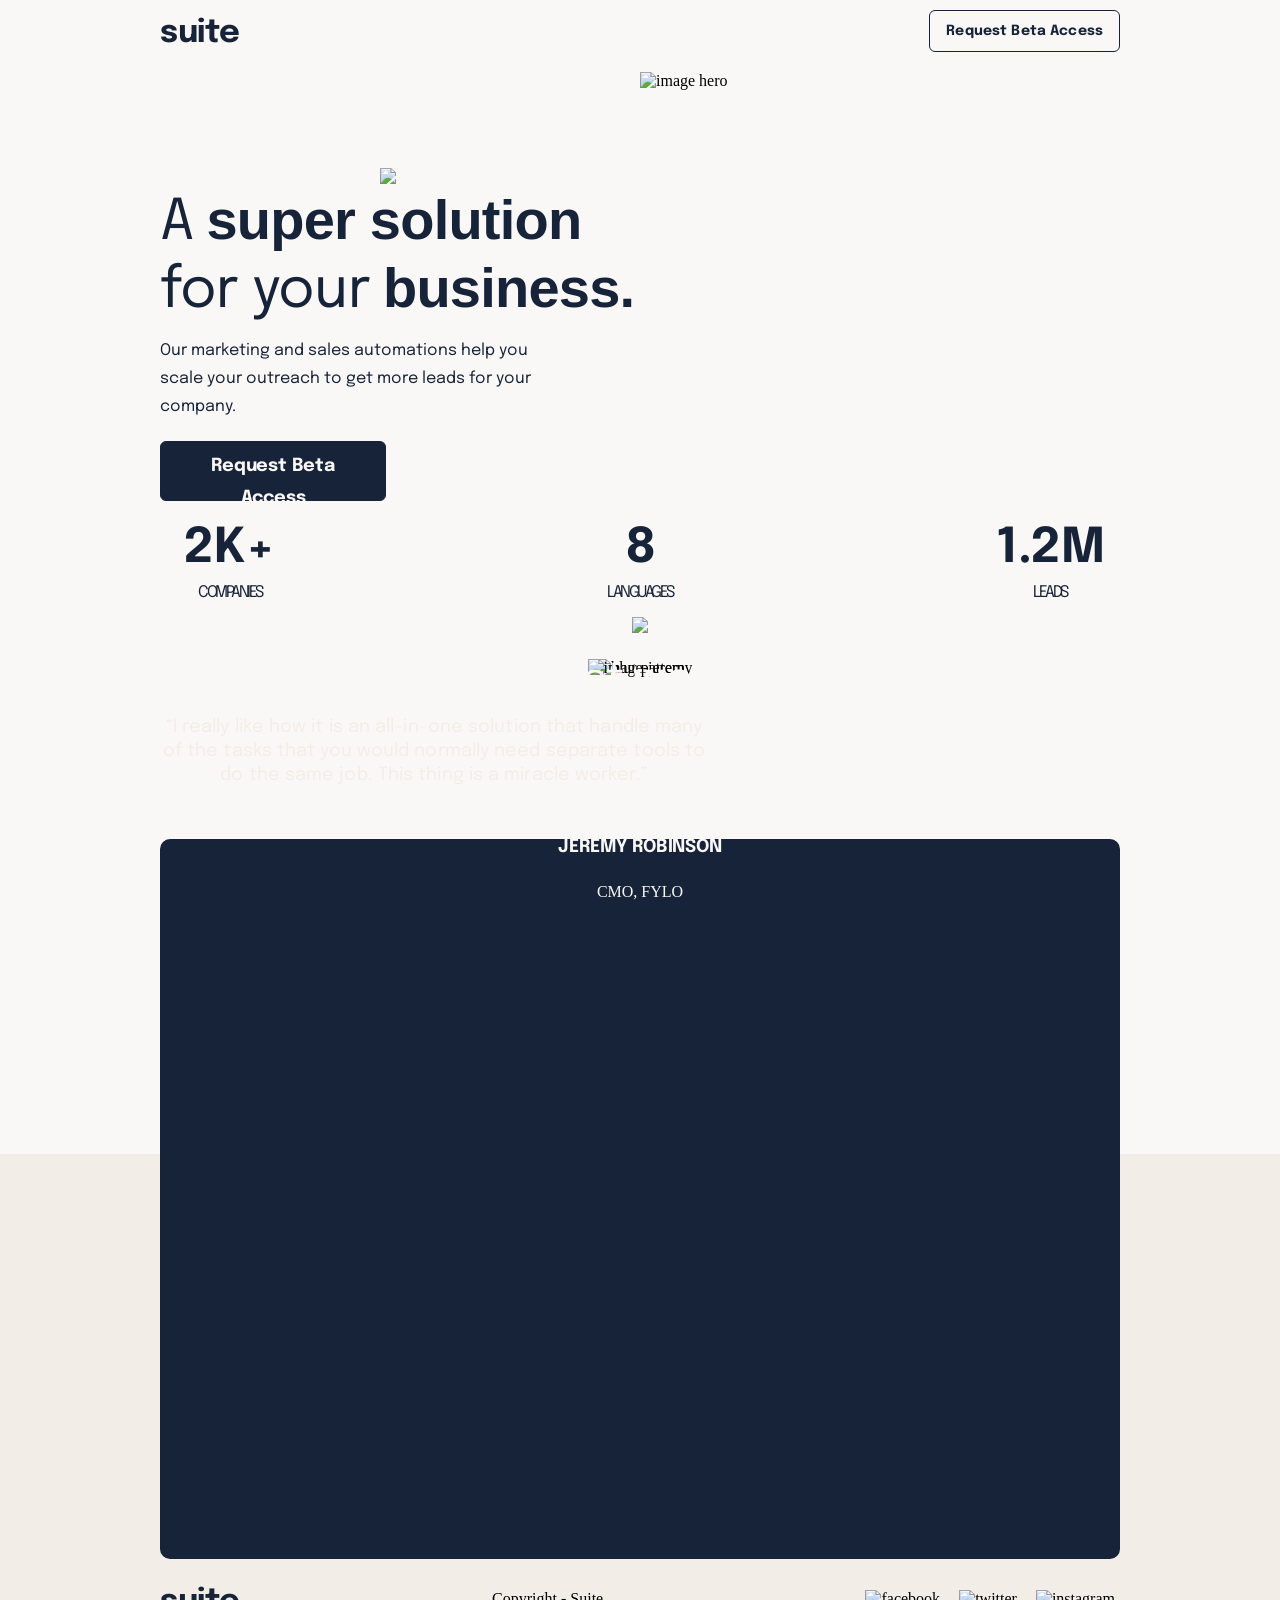
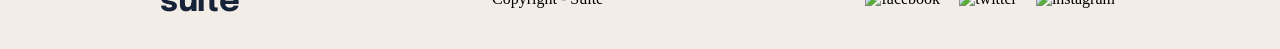
==== index.html @ 255a7fb2 "made changes on the header section" ====
<!DOCTYPE html>
<html lang="en">
  <head>
    <meta charset="UTF-8" />
    <meta name="viewport" content="width=device-width, initial-scale=1.0" />

    <link
      rel="icon"
      type="image/png"
      sizes="32x32"
      href="./assets/favicon-32x32.png"
    />
    <link
      href="https://fonts.googleapis.com/css?family=Epilogue"
      rel="stylesheet"
    />
    <link rel="stylesheet" href="./css/styles.css" />

    <title>Frontend Mentor | Suite landing page</title>
  </head>
  <body>
    <header class="m-b">
      <div class="logo">suite</div>
      <button class="secondary-button">Request Beta Access</button>
    </header>
    <section class="hero m-b">
      <div class="hero-1">
        <img src="./assets/pattern-curved-line-1.svg" class="curved-line" />
        <p class="heading-xl m-b regular">
          A <strong class="m-c">super solution </strong> for your <strong class="m-c">business.</strong>
        </p>
        <p class="m-b quote regular">
          Our marketing and sales automations help you scale your outreach to
          get more leads for your company.
        </p>

        <!-- Primary default button -->
        <button class="primary-button m-b">Request Beta Access</button>
      </div>

      <!-- div for image -->
      <div class="hero-2">
        <img src="./assets/image-hero-portrait.png" class="hero-image m-b" alt="image hero" />
        <img src="./assets/image-hero-landscape.png" class="hero-image-mobile m-b" alt="image hero" />
      </div>

      <!-- 3rd div section -->
      <div class="hero-3">
        <p class="m-b">
          <strong class="heading-l">2K+</strong>
          <span class="heading">COMPANIES</span>
        </p>

        <p class="m-b">
          <strong class="heading-l">8</strong>
          <span class="heading">LANGUAGES</span>
        </p>

        <p class="m-b">
          <strong class="heading-l">1.2M</strong>
          <span class="heading">LEADS</span>
        </p>
      </div>
    </section>

    <!-- above the footer section -->
    <section class="person-div m-b">
      <div class="group-person">
        <img src="./assets/pattern-blur.svg" alt="blur pattern" class="pattern-blur" />
        <img src="./assets/image-jeremy-small.png" class="jeremy-img" alt="image-jeremy" />
      </div>
      <div class="group-person-text">
        <img src="./assets/pattern-curved-line-2.svg" class="curved-line-2 m-b">
        <p class="m-b itjstwrk">It just <strong>works.</strong><br /></p>

        <p class="m-b ireallylike">
          “I really like how it is an all-in-one
          solution that handle many of the
          tasks that you would normally need
          separate tools to do the same job.
          This thing is a miracle worker.”
        </p>

   <p class="m-b jeremy">JEREMY ROBINSON</p>
  <p class=" m-b cmo">CMO, FYLO</p>
      </div>
    </section>

    <footer>
      <div class="logo m-b">suite</div>
      <p class="m-b copy">Copyright - Suite</p>
      <div class="m-b">
        <img class="face" src="./assets/icon-facebook.svg" alt="facebook" />
        <img class="twit" src="./assets/icon-twitter.svg" alt="twitter" />
        <img class="insta" src="./assets/icon-instagram.svg" alt="instagram" />
      </div>
    </footer>
  </body>
</html>
---- css/styles.css ----
* {
  margin: 0;
  padding: 0;
  box-sizing: border-box;
}

body {
  height: 100%;
  background: linear-gradient(
    to bottom, 
    #FAF8F6 0%,
    #FAF8F6 70%,
    #F3EDE7 70%,
    #F3EDE7 100%);
  width: 75%;
  margin: 20px auto;
}

header {
  display: flex;
  flex-direction: row;
  justify-content: space-between;
}

footer {
  display: flex;
  justify-content: center;
}

/* TYPOGRAPHY */
.bold {
  font-weight: bold;
}

.regular {
  font-weight: 700px;
}

.m-c {
  font-weight: 800px;
  font-family:  sans-serif ;
}

.heading-xl {
  text-align: left;
  font-family: "Epilogue";
  font-size: 72px;
  line-height: 78px;
  letter-spacing: -1px;
  color: #172339;
}

.heading-l {
  font-family: "Epilogue";
  font-size: 48px;
  line-height: 56px;
  letter-spacing: -0.5px;
  color: #172339;
}

.heading-m {
  font-family: "Epilogue";
  font-size: 18px;
  line-height: 32px;
  letter-spacing: -0.2px;
  color: #172339;
}

.heading {
  font-family: "Epilogue";
  font-size: 16px;
  line-height: 26px;
  letter-spacing: 2.5px;
  color: #172339;
}

.quote {
  font-family: "Epilogue";
  font-size: 20px;
  line-height: 35px;
  letter-spacing: 0px;
  color: #172339;
}

.body {
  text-align: left;
  font-family: "Epilogue";
  font-size: 18px;
  line-height: 32px;
  letter-spacing: 0px;
  color: #172339;
}

.footer {
  text-align: left;
  font-family: "Epilogue";
  font-size: 15px;
  line-height: 32px;
  letter-spacing: 0px;
  color: #172339;
}

/* Stying the suite logo */
.logo {
  font-family: "Epilogue", sans-serif;
  font-size: 18px;
  line-height: 32px;
  font-weight: bold;
  letter-spacing: -0.2px;
  text-decoration: none;
  color: #172339;
}

/* Styling the Secondary default button */
.primary-button {
  background-color: #172339;
  color: #faf8f6;
  border: 1px solid #172339;
  font-family: "Epilogue", sans-serif;
  font-size: 10px;
  padding: 8px 16px;
  text-align: center;
  border-radius: 6px;
  font-weight: bold;
}

.primary-button:hover {
  border: none;
  background-image: linear-gradient(
    to bottom right, 
    #A060FF, 
    #CB30E3, 
    #FFA84E);
}

/* Styling the Secondary default button */
.secondary-button {
  background-color: #faf8f6;
  color: #172339;
  border: 1px solid #172339;
  font-family: "Epilogue", sans-serif;
  font-size: 10px;
  padding: 8px 16px;
  text-align: center;
  border-radius: 6px;
  font-weight: bold;
}

.secondary-button:hover {
  color: #faf8f6;
  background-color: #172339;
}

.hero-1 {
  position: relative;
  width: 33.3%;
}

.hero-2 {
  width: 100%;
  position: relative;
}

.hero-3 {
  display: flex;
  flex-direction: column;
}

.hero-3 > p {
  display: flex;
  flex-direction: column;
  text-align: center;
}

.m-b {
  margin-bottom: 20px;
}

.person-div {
  background-color: #172339;
  border-radius: 6px;
}

/* Mobile Screens Only (max-width size 480px) */
@media screen and (max-device-width: 480px) {
  body {
    width: 90%;
    margin: 20px auto;
  }

  footer {
    flex-direction: column;
    align-items: center;
  }

  .logo {
    font-family: "Epilogue", sans-serif;
    font-size: 32px;
    line-height: 32px;
    margin-top: 8px;
    font-weight: bold;
    letter-spacing: -0.2px;
    text-decoration: none;
    color: #172339;
  }

  .primary-button {
    font-size: 14px;
    width: 70%;
    line-height: 32px;
    letter-spacing: 0.18px;
  }

  .secondary-button {
    font-size: 14px;
    line-height: 24px;
    letter-spacing: 0.14px;
  }

  .hero {
    margin-top: 60px;
  }

  .hero-1 {
    width: 100%;
  }

  .curved-line {
    left: 42%;
    position: relative;
    width: 45%;
    top: 0px;
  }

  .heading-xl {
    text-align: left;
    font-family: "Epilogue";
    font-size: 38px;
    line-height: 44px;
    letter-spacing: -1px;
    color: #172339;
  }

  .heading {
    letter-spacing: 2.5px;
  }

  .quote {
    font-size: 16px;
    line-height: 28px;
    letter-spacing: 0;
  }

  .hero-image {
    display: none;
  }

  .hero-image-mobile {
    display: block;
    width: 100%;
  }

  .person-div {
    border-radius: 10px;
    margin-top: 150px;
  }

  .group-person {
    position: relative;
    display: flex;
    justify-content: center;
    align-items: center;
    margin-bottom: 180px;
  }

  .group-person img {
    position: absolute;
    width: 50%;
  }

  .group-person-text {
    position: relative;
    width: 100%;
    display: flex;
    flex-direction: column;
    justify-content: center;
    text-align: center;
    color: #faf8f6;
  }

  .curved-line-2 {
    width: 10%;
    margin: 0px auto 25px;
  }

  .itjstwrk {
    font-family: "Epilogue";
    font-style: normal;
    font-weight: 400;
    font-size: 40px;
    line-height: 48px;
    letter-spacing: -0.416667px;
    color: #faf8f6;
  }

  .ireallylike {
    font-family: "Epilogue";
    font-style: normal;
    font-weight: 400;
    font-size: 18px;
    line-height: 32px;
    letter-spacing: 0.09px;
    color: #f3ede7;
  }

  .jeremy {
    font-family: "Epilogue";
    font-style: normal;
    font-weight: 700;
    font-size: 18px;
    line-height: 32px;
    letter-spacing: -0.18px;
    color: #faf8f6;
  }

  .cmo {
    font-family: "Epilogue";
    font-style: normal;
    font-weight: 400;
    font-size: 16px;
    line-height: 26px;
    letter-spacing: 2.5px;
    color: #f3ede7;
  }

  .face {
    margin-left: 10px;
    margin-right: 5px;
  }

  .twit {
    margin-left: 10px;
    margin-right: 5px;
  }

  .insta {
    margin-left: 10px;
    margin-right: 5px;
  }

  .copy {
    font-family: "Epilogue";
    font-size: 15px;
    line-height: 32px;
    letter-spacing: 0.08px;
    text-align: center;
    color: #49566d;
  }
}

/* Tablet Screens Only (max-width size 375px) */
@media screen and (min-device-width: 481px) and (max-device-width: 1365px) {
  body {
    width: 75%;
    margin: 10px auto;
  }

  footer {
    flex-direction: row;
    align-items: center;
    justify-content: space-between;
  }

  .logo {
    font-family: "Epilogue", sans-serif;
    font-size: 32px;
    line-height: 32px;
    margin-top: 8px;
    font-weight: 700;
    letter-spacing: -0.44px;
    text-decoration: none;
    color: #172339;
  }

  .secondary-button {
    font-size: 16px;
    line-height: 32px;
    letter-spacing: 0.16px;
  }

  .curved-line {
    left: 220px;
    position: relative;
    width: 230px;
    top: 0px;
  }

  .heading-xl {
    text-align: left;
    font-family: "Epilogue";
    font-size: 56px;
    line-height: 64px;
    letter-spacing: -0.7778px;
    color: #172339;
    width: 60%;
  }

  .heading-xl {
    width: 480px;
    height: 129px;
  }

  .secondary-button {
    font-size: 14px;
    line-height: 24px;
    letter-spacing: 0.14px;
  }

  .hero-3 {
    flex-direction: row;
    justify-content: space-between;
    width: 100%;
  }

  .hero-3 > p {
    display: flex;
    flex-direction: column;
    text-align: center;
  }

  .heading {
    font-family: "Epilogue";
    font-size: 16px;
    line-height: 32px;
    letter-spacing: -2.5px;
    color: #172339;
    width: 140px;
  }

  .quote {
    font-family: "Epilogue";
    font-size: 16px;
    line-height: 28px;
    letter-spacing: 0px;
    color: #172339;
  }

  .quote {
    width: 380px;
  }

  .primary-button {
    font-size: 18px;
    width: 226px;
    height: 60px;
    line-height: 32px;
    letter-spacing: -0.18px;
  }

  .hero {
    display: flex;
    flex-direction: row;
    flex-wrap: wrap;
  }

  .hero-1 {
    width: 50%;
    margin-top: 10%;
  }

  .hero-2 {
    width: 50%;
    z-index: -10;
    position: relative;
  }

  .hero-image {
    display: block;
    width: 280px;
  }

  .hero-image-mobile {
    display: none;
  }

  .group-person {
    position: relative;
    display: flex;
    justify-content: center;
    top: -180px;
  }

  .person-div {
    border-radius: 10px;
    margin-top: 210px;
    width: 100%;
    height: 720px;
  }

  .jeremy-img {
    position: absolute;
  }

  .group-person-text {
    position: relative;
    width: 100%;
    display: flex;
    flex-direction: column;
    justify-content: center;
    text-align: center;
    color: #faf8f6;
    top: -250px;
  }

  .itjstwrk {
    font-family: "Epilogue";
    font-style: normal;
    font-weight: 400;
    font-size: 40px;
    line-height: 30px;
    letter-spacing: -0.416667px;
    color: #faf8f6;
  }

  .ireallylike {
    font-family: "Epilogue";
    font-style: normal;
    font-weight: 400;
    font-size: 18px;
    letter-spacing: 0.09px;
    color: #f3ede7;
    line-height: 24px;
    width: 548px;
    height: 96px;
  }

  .jeremy {
    font-family: Epilogue;
    font-style: normal;
    font-weight: 700;
    font-size: 18px;
    line-height: 32px;
    letter-spacing: -0.18px;
    color: #faf8f6;
    flex-direction: row;
  }

  .curved-line-2 {
    margin: 10px auto 32px;
  }

  .face {
    margin-left: 10px;
    margin-right: 5px;
  }

  .twit {
    margin-left: 10px;
    margin-right: 5px;
  }

  .insta {
    margin-left: 10px;
    margin-right: 5px;
  }
}

@media screen and (min-device-width: 1366px) {
  .body {
    background: #faf8f6;
    width: 75%;
    margin: 10px auto;
  }

  footer {
    flex-direction: row;
    align-items: center;
    justify-content: space-between;
  }

  .logo {
    font-family: "Epilogue", sans-serif;
    font-size: 32px;
    line-height: 32px;
    margin-top: 8px;
    font-weight: bold;
    letter-spacing: -0.44px;
    text-decoration: none;
    color: #172339;
    width: 78.41px;
  }

  .secondary-button {
    font-size: 16px;
    line-height: 32px;
    letter-spacing: 0.18px;
    font-weight: bold;
  }

  .curved-line {
    left: 270px;
    position: relative;
    width: 280px;
    top: 26px;
  }

  .heading-xl {
    text-align: left;
    font-family: "Epilogue";
    font-size: 72px;
    line-height: 78px;
    letter-spacing: -1px;
    color: #172339;
    width: 635px;
    font-weight: 400;
    font-style: normal;
  }

  .primary-button {
    font-size: 18px;
    width: 226px;
    height: 60px;
    line-height: 32px;
    letter-spacing: -0.18px;
  }

  .hero-image {
    display: block;
    width: 280px;
  }

  .hero-image-mobile {
    display: none;
  }

  .hero {
    display: flex;
    flex-direction: row;
    flex-wrap: wrap;
  }

  .hero-1 {
    width: 50%;
    margin-top: 10%;
  }

  .hero-2 {
    width: 40%;
    z-index: -10;
    position: relative;
    left: -95px;
    bottom: -70px;
  }

  .group-person {
    position: relative;
    display: flex;
    width: 50%;
  }

  .person-div {
    border-radius: 10px;
    margin-top: 250px;
    width: 100%;
    display: flex;
    height: 590px;
  }

  .hero-3 {
    flex-direction: column;
    justify-content: space-between;
    width: 100px;
    margin-top: 15%;
  }

  .hero-3 > p  {
    align-items: center;
  }

  .jeremy-img {
    position: relative;
    top: -80px;
    left: -100%;
    width: 400px;
    height: 670px;
  }

  .group-person-text {
    position: relative;
    width: 100%;
    display: flex;
    flex-direction: column;
    justify-content: center;
    align-items: flex-start;
    text-align: left;
    padding: 10px;
    color: #faf8f6;
    margin-left: 10%;
  }

  .curved-line-2 {
    position: absolute;
    left: -25%;
    top: 30%;
    width: 20%;
  }

  .itjstwrk {
    font-family: "Epilogue";
    font-style: normal;
    font-weight: 400;
    font-size: 48px;
    line-height: 56px;
    letter-spacing: -0.416667px;
    color: #faf8f6;
    text-align: right;
    height: 56px;
  }

  .ireallylike {
    font-family: "Epilogue";
    font-style: normal;
    font-weight: 400;
    font-size: 20px;
    letter-spacing: 0.1px;
    color: #f3ede7;
    line-height: 35px;
    width: 344px;
    height: 160px;
  }
  .pattern-blur {
    position: relative;
  }

  .face {
    margin-left: 10px;
    margin-right: 5px;
  }

  .twit {
    margin-left: 10px;
    margin-right: 5px;
  }

  .insta {
    margin-left: 10px;
    margin-right: 5px;
  }
  .footer {
    flex-direction: row;
    align-items: center;
    justify-content: space-between;
    height: 120px;
  }

  .jeremy {
    font-family: Epilogue;
    font-style: normal;
    font-weight: 700;
    font-size: 18px;
    line-height: 32px;
    letter-spacing: -0.18px;
    color: #faf8f6;
    flex-direction: row;
    margin-top: 65px;
    height: 32px;
  }

  .cmo {
    font-family: Epilogue;
    font-style: normal;
    font-weight: 400;
    font-size: 16px;
    line-height: 26px;
    letter-spacing: 2.5px;
    color: #f3ede7;
    margin-top: -20px;
  }
}
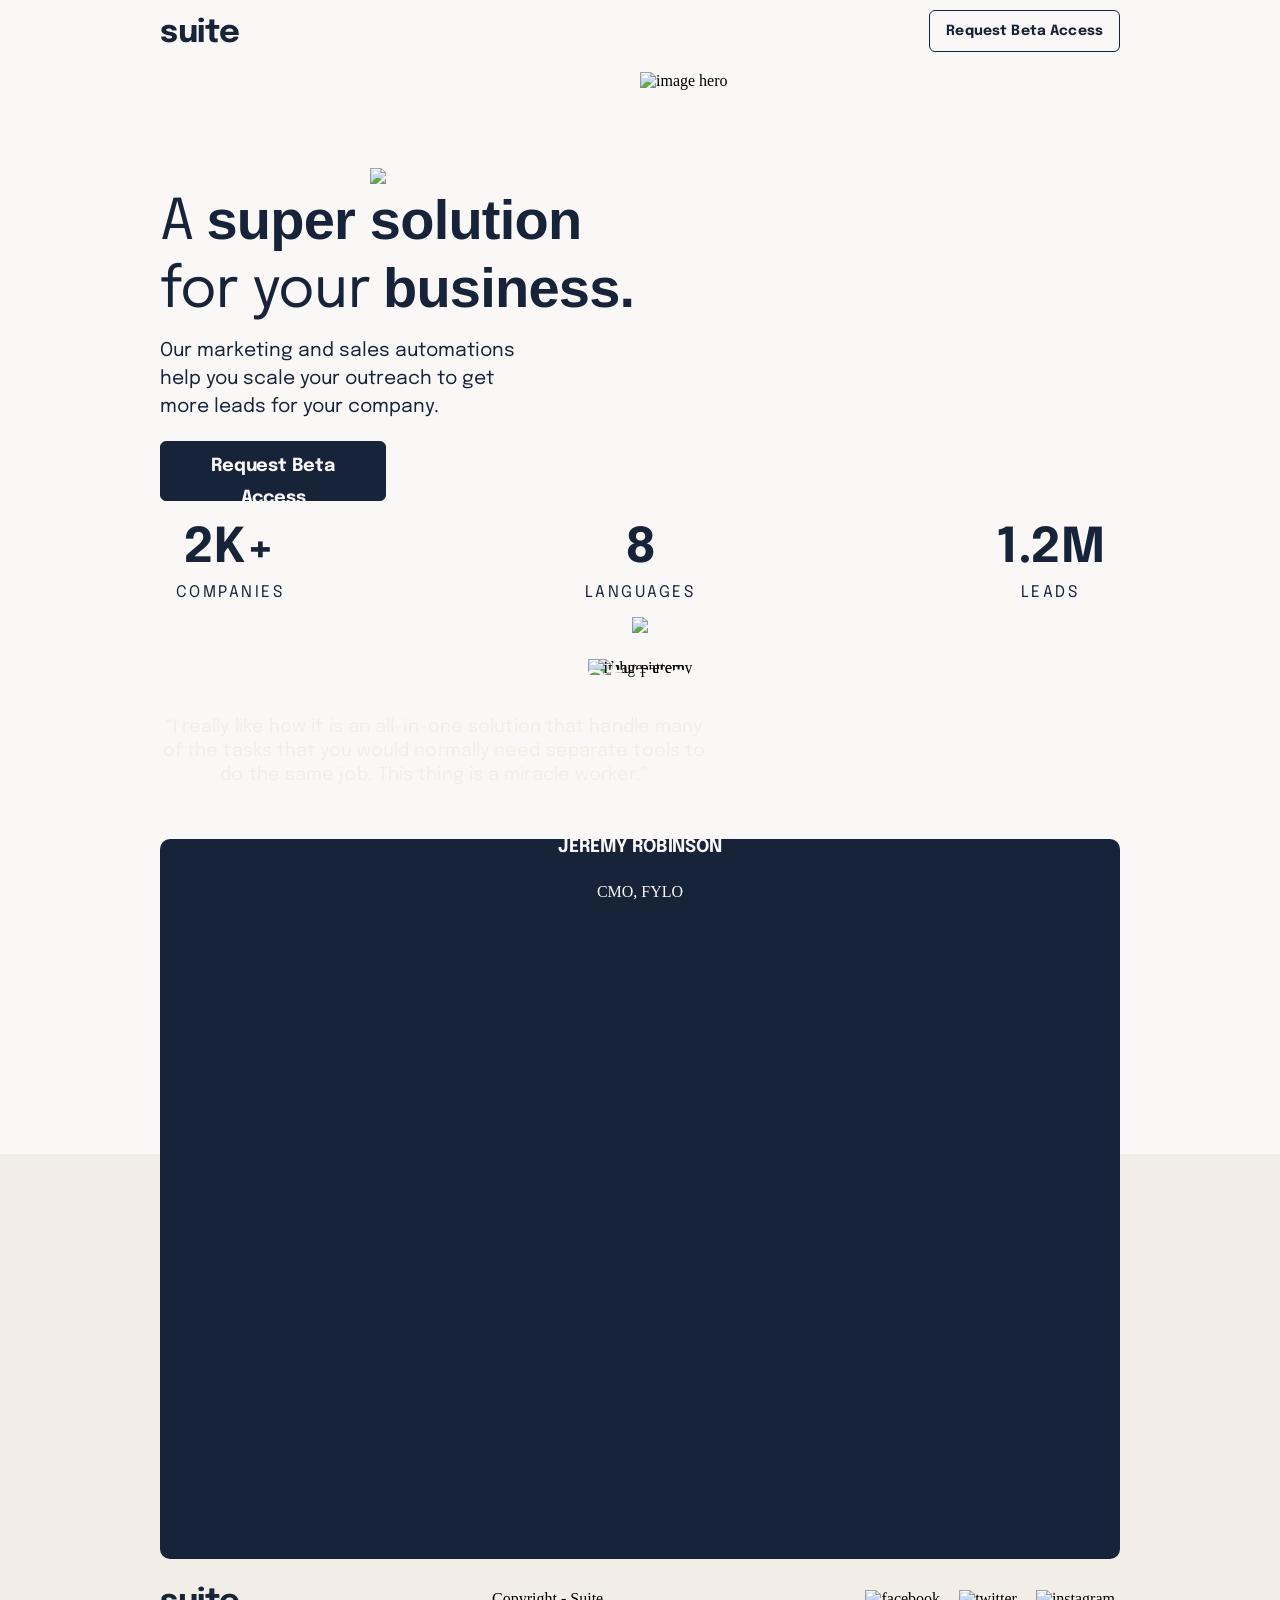
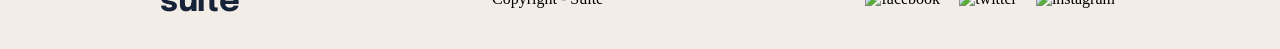
==== commit 5a35b4b3: "made changes on tablet header" ====
--- a/index.html
+++ b/index.html
@@ -47,17 +47,17 @@
       <!-- 3rd div section -->
       <div class="hero-3">
         <p class="m-b">
-          <strong class="heading-l">2K+</strong>
+          <strong class="heading-l" m-c>2K+</strong>
           <span class="heading">COMPANIES</span>
         </p>
 
         <p class="m-b">
-          <strong class="heading-l">8</strong>
+          <strong class="heading-l" m-c>8</strong>
           <span class="heading">LANGUAGES</span>
         </p>
 
         <p class="m-b">
-          <strong class="heading-l">1.2M</strong>
+          <strong class="heading-l" m-c>1.2M</strong>
           <span class="heading">LEADS</span>
         </p>
       </div>
--- a/css/styles.css
+++ b/css/styles.css
@@ -36,11 +36,6 @@
   font-weight: 700px;
 }
 
-.m-c {
-  font-weight: 800px;
-  font-family:  sans-serif ;
-}
-
 .heading-xl {
   text-align: left;
   font-family: "Epilogue";
@@ -56,6 +51,8 @@
   line-height: 56px;
   letter-spacing: -0.5px;
   color: #172339;
+  font-weight: 800px;
+  font-style: normal;
 }
 
 .heading-m {
@@ -80,6 +77,7 @@
   line-height: 35px;
   letter-spacing: 0px;
   color: #172339;
+  width: 380px;
 }
 
 .body {
@@ -176,6 +174,11 @@
   margin-bottom: 20px;
 }
 
+.m-c {
+  font-family: sans-serif;
+  font-weight: 900px;
+}
+
 .person-div {
   background-color: #172339;
   border-radius: 6px;
@@ -239,6 +242,7 @@
     line-height: 44px;
     letter-spacing: -1px;
     color: #172339;
+    font-weight: 700px;
   }
 
   .heading {
@@ -249,6 +253,7 @@
     font-size: 16px;
     line-height: 28px;
     letter-spacing: 0;
+    width: 340px;
   }
 
   .hero-image {
@@ -389,9 +394,9 @@
   }
 
   .curved-line {
-    left: 220px;
-    position: relative;
-    width: 230px;
+    left: 210px;
+    position: relative;
+    width: 210px;
     top: 0px;
   }
 
@@ -403,6 +408,7 @@
     letter-spacing: -0.7778px;
     color: #172339;
     width: 60%;
+    font-weight: 900px;
   }
 
   .heading-xl {
@@ -432,17 +438,18 @@
     font-family: "Epilogue";
     font-size: 16px;
     line-height: 32px;
-    letter-spacing: -2.5px;
+    letter-spacing: 2.5px;
     color: #172339;
     width: 140px;
   }
 
   .quote {
     font-family: "Epilogue";
-    font-size: 16px;
+    font-size: 19px;
     line-height: 28px;
     letter-spacing: 0px;
     color: #172339;
+    width: 20px;
   }
 
   .quote {
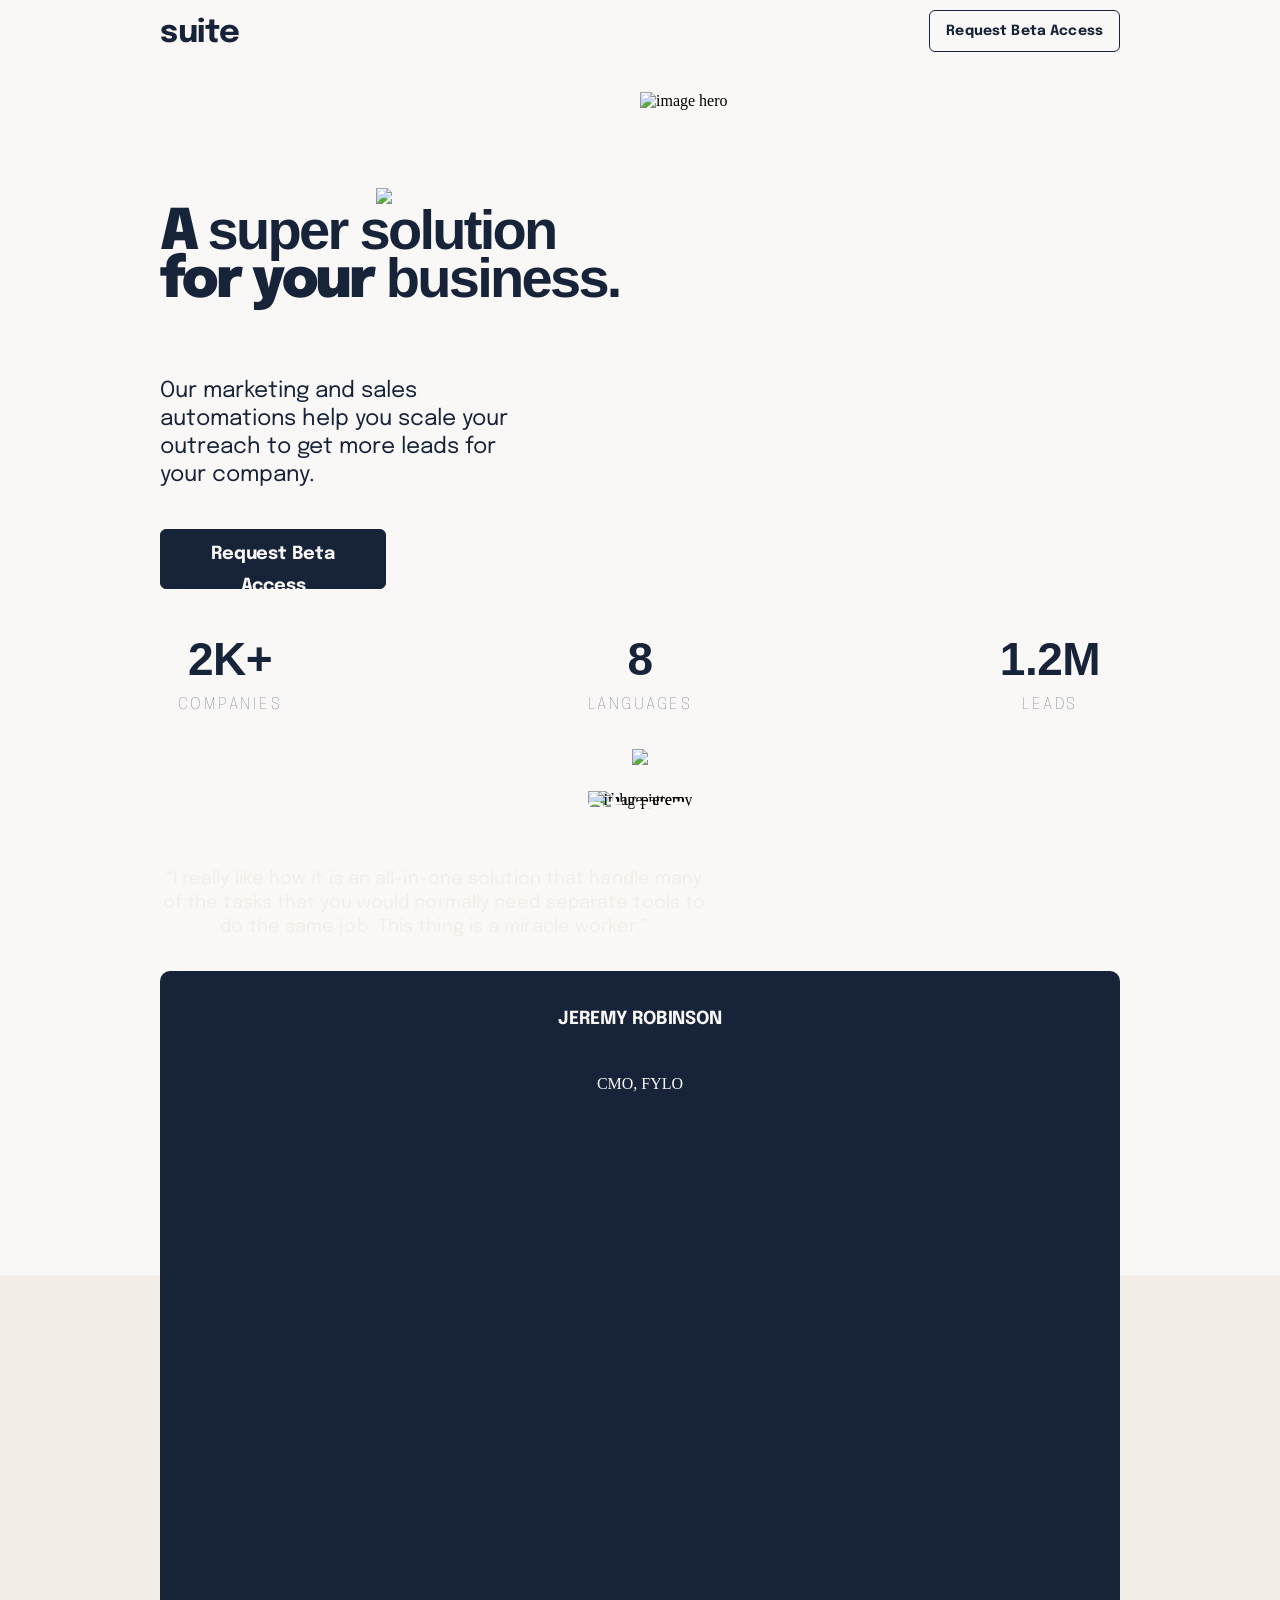
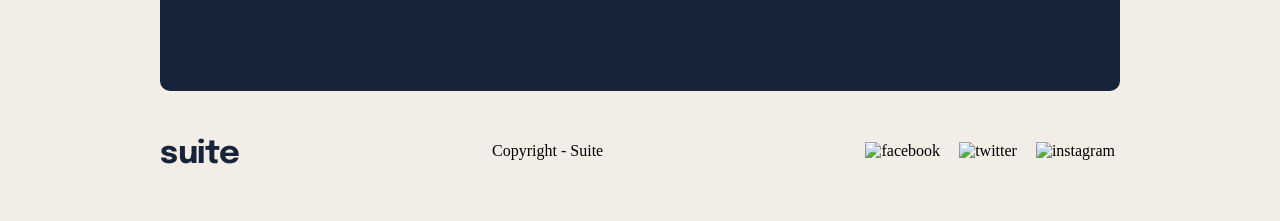
==== commit 5b41cd2c: "first commit files" ====
--- a/index.html
+++ b/index.html
@@ -29,7 +29,7 @@
         <p class="heading-xl m-b regular">
           A <strong class="m-c">super solution </strong> for your <strong class="m-c">business.</strong>
         </p>
-        <p class="m-b quote regular">
+        <p class="m-b quote">
           Our marketing and sales automations help you scale your outreach to
           get more leads for your company.
         </p>
@@ -47,17 +47,17 @@
       <!-- 3rd div section -->
       <div class="hero-3">
         <p class="m-b">
-          <strong class="heading-l" m-c>2K+</strong>
+          <strong class="heading-l m-c">2K+</strong>
           <span class="heading">COMPANIES</span>
         </p>
 
         <p class="m-b">
-          <strong class="heading-l" m-c>8</strong>
+          <strong class="heading-l m-c">8</strong>
           <span class="heading">LANGUAGES</span>
         </p>
 
         <p class="m-b">
-          <strong class="heading-l" m-c>1.2M</strong>
+          <strong class="heading-l m-c">1.2M</strong>
           <span class="heading">LEADS</span>
         </p>
       </div>
--- a/css/styles.css
+++ b/css/styles.css
@@ -33,7 +33,7 @@
 }
 
 .regular {
-  font-weight: 700px;
+  font-weight: 700;
 }
 
 .heading-xl {
@@ -47,11 +47,11 @@
 
 .heading-l {
   font-family: "Epilogue";
-  font-size: 48px;
-  line-height: 56px;
+  font-size: 46px;
+  line-height: 60px;
   letter-spacing: -0.5px;
   color: #172339;
-  font-weight: 800px;
+  font-weight: 900;
   font-style: normal;
 }
 
@@ -69,11 +69,12 @@
   line-height: 26px;
   letter-spacing: 2.5px;
   color: #172339;
+  font-weight: 100;
 }
 
 .quote {
   font-family: "Epilogue";
-  font-size: 20px;
+  font-size: 23px;
   line-height: 35px;
   letter-spacing: 0px;
   color: #172339;
@@ -171,14 +172,13 @@
 }
 
 .m-b {
-  margin-bottom: 20px;
+  margin-bottom: 40px;
 }
 
 .m-c {
   font-family: sans-serif;
-  font-weight: 900px;
-}
-
+  font-weight: 900;
+}
 .person-div {
   background-color: #172339;
   border-radius: 6px;
@@ -229,9 +229,9 @@
   }
 
   .curved-line {
-    left: 42%;
-    position: relative;
-    width: 45%;
+    left: 46%;
+    position: relative;
+    width: 48%;
     top: 0px;
   }
 
@@ -253,7 +253,7 @@
     font-size: 16px;
     line-height: 28px;
     letter-spacing: 0;
-    width: 340px;
+    width: 300px;
   }
 
   .hero-image {
@@ -391,12 +391,13 @@
     font-size: 16px;
     line-height: 32px;
     letter-spacing: 0.16px;
+    
   }
 
   .curved-line {
-    left: 210px;
-    position: relative;
-    width: 210px;
+    left: 216px;
+    position: relative;
+    width: 230px;
     top: 0px;
   }
 
@@ -404,11 +405,11 @@
     text-align: left;
     font-family: "Epilogue";
     font-size: 56px;
-    line-height: 64px;
-    letter-spacing: -0.7778px;
+    line-height: 44px;
+    letter-spacing: -2.7px;
     color: #172339;
     width: 60%;
-    font-weight: 900px;
+    font-weight: 900;
   }
 
   .heading-xl {
@@ -445,7 +446,7 @@
 
   .quote {
     font-family: "Epilogue";
-    font-size: 19px;
+    font-size: 22px;
     line-height: 28px;
     letter-spacing: 0px;
     color: #172339;
@@ -483,7 +484,7 @@
 
   .hero-image {
     display: block;
-    width: 280px;
+    width: 300px;
   }
 
   .hero-image-mobile {
@@ -602,13 +603,14 @@
     line-height: 32px;
     letter-spacing: 0.18px;
     font-weight: bold;
+    flex-direction: row;
   }
 
   .curved-line {
-    left: 270px;
-    position: relative;
-    width: 280px;
-    top: 26px;
+    left: 300px;
+    position: relative;
+    width: 310px;
+    top: 25px;
   }
 
   .heading-xl {
@@ -618,7 +620,7 @@
     line-height: 78px;
     letter-spacing: -1px;
     color: #172339;
-    width: 635px;
+    width: 660px;
     font-weight: 400;
     font-style: normal;
   }
@@ -633,7 +635,7 @@
 
   .hero-image {
     display: block;
-    width: 280px;
+    width: 400px;
   }
 
   .hero-image-mobile {
@@ -643,7 +645,7 @@
   .hero {
     display: flex;
     flex-direction: row;
-    flex-wrap: wrap;
+    /* flex-wrap: wrap; */
   }
 
   .hero-1 {
@@ -655,7 +657,7 @@
     width: 40%;
     z-index: -10;
     position: relative;
-    left: -95px;
+    left: -45px;
     bottom: -70px;
   }
 
